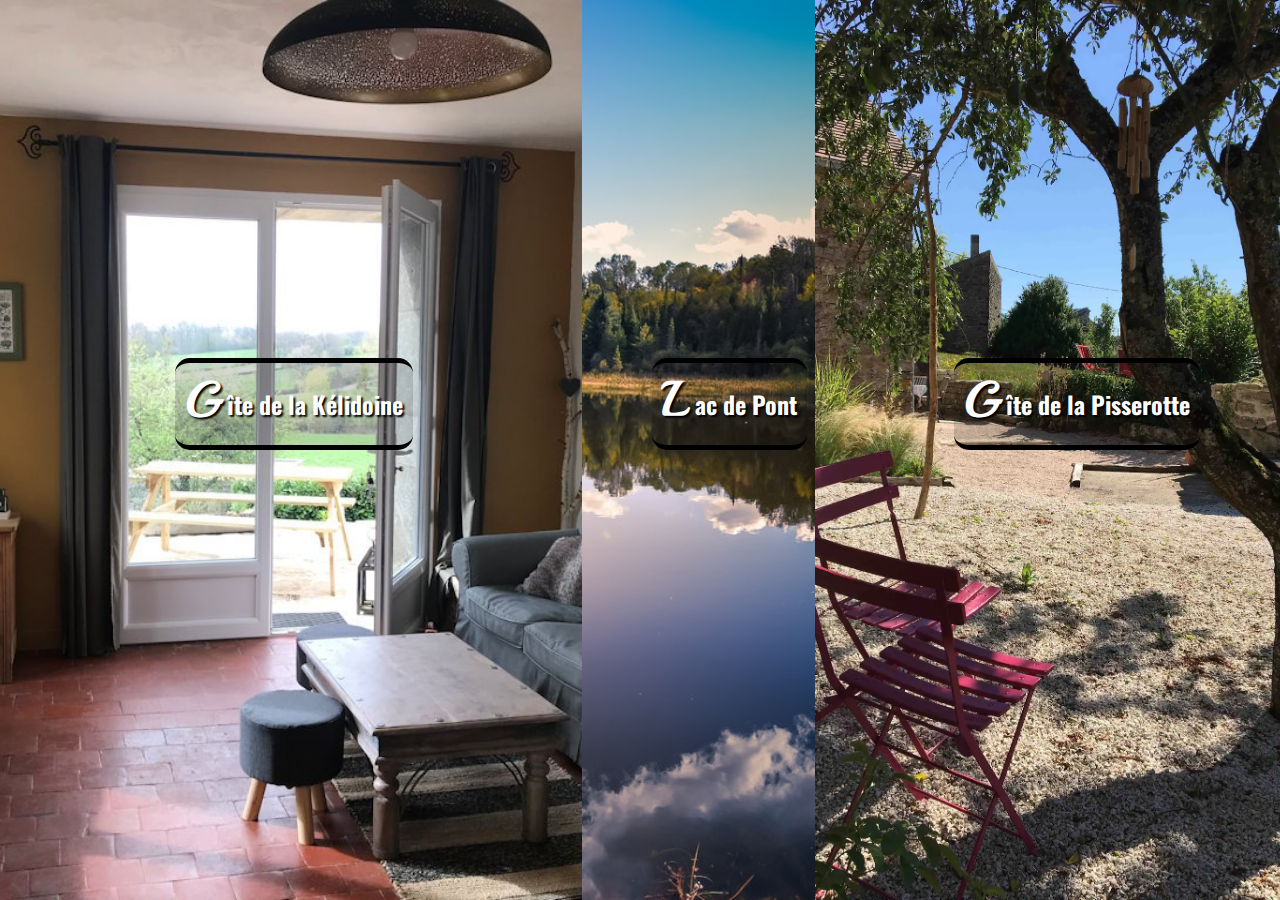
==== index.html @ b4dff557 "Création d'une base" ====
<!DOCTYPE html>
<html lang="fr">
    <head>
        <title>Les gites de montingy</title>
        <meta charset="utf-8" />
        <meta name="viewport" content="width=device-width, initial-scale=1.0" />
        <link rel="stylesheet" href="style.css" />
        <link rel="stylesheet" href="normalize.css" />
        <link rel="stylesheet" href="font/font.css" />
        <link rel="stylesheet" media="screen and (max-width: 1000px)" href="media-queries/media-1000max.css"/>
        <link rel="stylesheet" media="screen and (max-width: 650px)" href="media-queries/media-650max.css"/>
        <link rel="stylesheet" media="screen and (max-width: 500px)" href="media-queries/media-500max.css"/>
        <link rel="preconnect" href="https://fonts.googleapis.com">
        <link rel="preconnect" href="https://fonts.gstatic.com" crossorigin>
        <link href="https://fonts.googleapis.com/css2?family=Montserrat&family=Oswald&family=Playball&display=swap" rel="stylesheet">
    </head>

    <body>
        <section>
            <div class="flex">
                <div class="imgaccueil">
                    <h2>
                        Gîte de la Kélidoine
                    </h2>
                    <img class="imageaccueil1" src="img/chelidoine.jpg" alt="">
                </div>
                <div class="imgaccueil middle">
                    <h2>
                        Lac de Pont
                    </h2>
                    <img class="imageaccueil1" src="img/lacDePont.jpg" alt="">
                </div>
                <div class="imgaccueil">
                    <h2>
                        Gîte de la Pisserotte
                    </h2>
                    <img class="imageaccueil2" src="img/pisserotte.jpg" alt="">
                </div>
            </div>
        </section>
---- style.css ----
.flex{
    display: flex;
}

.imgaccueil{
    height: 100vh;
    transition: 0.3s;
    width: 40%;
    position: relative;
}

.imgaccueil:hover{
    width:50%;
}

.middle{
    width:20%;
}

.middle:hover{
    width:30%;
}

.flex h2{
    position: absolute;
    bottom: 50%;
    left:30%;
    color: white;
    text-shadow: black 2px 2px 2px;
    font-family: 'Oswald', sans-serif;
    border-top: solid black 5px;
    border-bottom: solid black 5px;
    border-radius: 15px;
    background: rgb(0,0,0,0.15);
    padding: 0 10px 10px 10px
}

.flex h2::first-letter{
    font-family: 'Playball', cursive;
    font-size: 2em;
    margin-right: 6px;
}
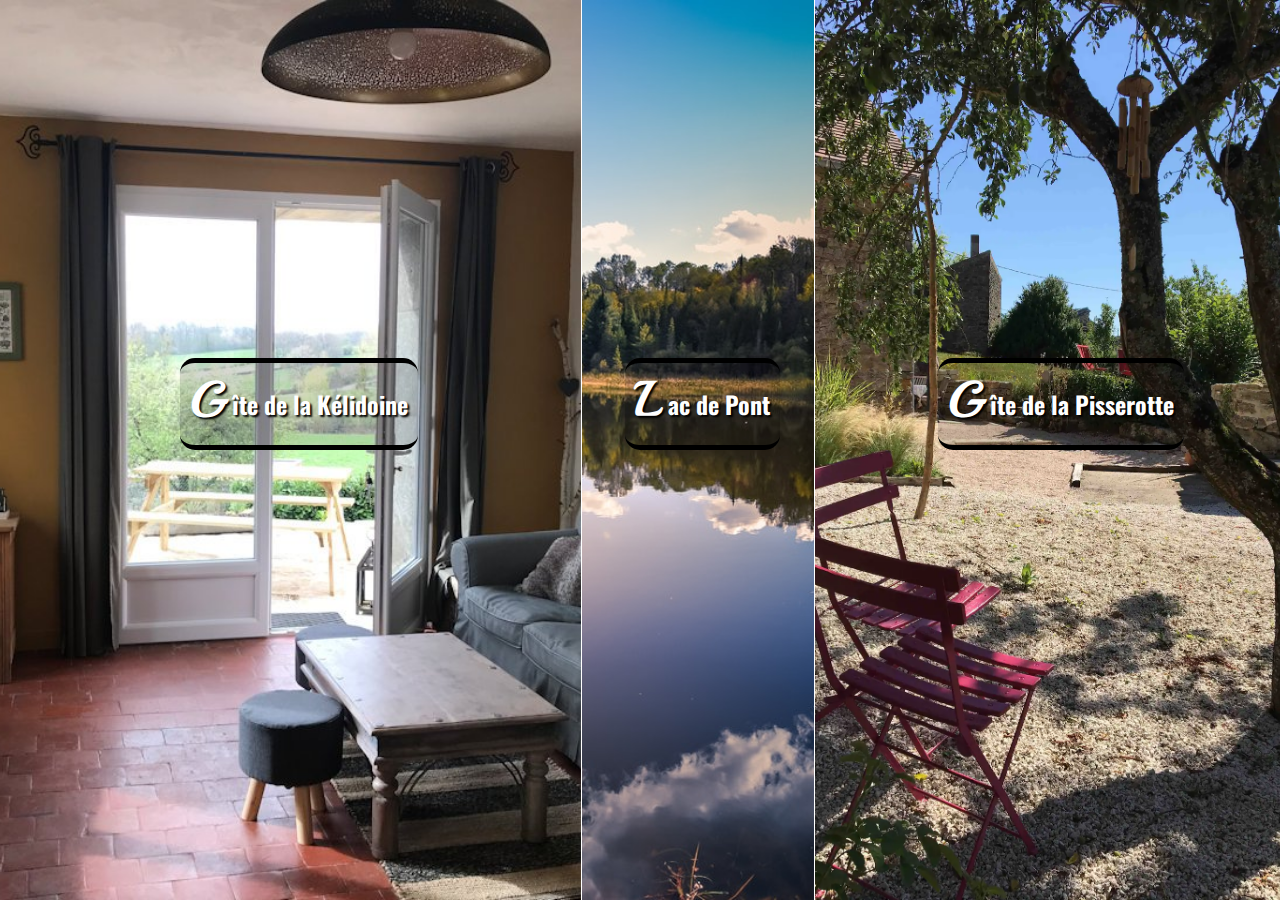
==== commit c8adaec8: "Terminer la navbarre" ====
--- a/index.html
+++ b/index.html
@@ -4,8 +4,8 @@
         <title>Les gites de montingy</title>
         <meta charset="utf-8" />
         <meta name="viewport" content="width=device-width, initial-scale=1.0" />
-        <link rel="stylesheet" href="style.css" />
-        <link rel="stylesheet" href="normalize.css" />
+        <link rel="stylesheet" href="css/style.css" />
+        <link rel="stylesheet" href="css/normalize.css" />
         <link rel="stylesheet" href="font/font.css" />
         <link rel="stylesheet" media="screen and (max-width: 1000px)" href="media-queries/media-1000max.css"/>
         <link rel="stylesheet" media="screen and (max-width: 650px)" href="media-queries/media-650max.css"/>
@@ -18,23 +18,25 @@
     <body>
         <section>
             <div class="flex">
-                <div class="imgaccueil">
+                <a href="pages/kelidoine.html" class="imgaccueil">
                     <h2>
                         Gîte de la Kélidoine
                     </h2>
-                    <img class="imageaccueil1" src="img/chelidoine.jpg" alt="">
-                </div>
-                <div class="imgaccueil middle">
+                    <img class="imageaccueil1" src="img/chelidoine.jpg" alt="photo du gite de Kélidoine">
+                </a>
+                <a href="pages/pont.html" class="imgaccueil middle">
                     <h2>
                         Lac de Pont
                     </h2>
-                    <img class="imageaccueil1" src="img/lacDePont.jpg" alt="">
-                </div>
-                <div class="imgaccueil">
+                    <img class="imageaccueil1" src="img/lacDePont.jpg" alt="photo du Lac de Pont">
+                </a>
+                <a href="pages/pisserotte.html" class="imgaccueil">
                     <h2>
                         Gîte de la Pisserotte
                     </h2>
-                    <img class="imageaccueil2" src="img/pisserotte.jpg" alt="">
-                </div>
+                    <img class="imageaccueil2" src="img/pisserotte.jpg" alt="photo du gite de la Pisserotte">
+                </a>
             </div>
-        </section>+        </section>
+    </body>
+</html>--- a/css/style.css
+++ b/css/style.css
@@ -0,0 +1,196 @@
+/* INDEX */
+
+.flex{
+    display: flex;
+}
+
+
+.imgaccueil{
+    height: 100vh;
+    transition: 0.3s;
+    width: 40%;
+    position: relative;
+}
+
+.imgaccueil:hover{
+    width:50%;
+}
+
+.middle{
+    width:20%;
+    margin: 0 1px;
+}
+
+.middle h2{
+
+    margin-left: -73px !important;
+}
+
+.middle:hover{
+    width:35%;
+}
+
+.flex h2{
+    position: absolute;
+    bottom: 50%;
+    left:50%;
+    margin-left: -110px;
+    color: white;
+    text-shadow: black 2px 2px 2px;
+    font-family: 'Oswald', sans-serif;
+    border-top: solid black 5px;
+    border-bottom: solid black 5px;
+    border-radius: 15px;
+    background: rgb(0,0,0,0.15);
+    padding: 0 10px 10px 10px;
+    object-position: 50% 50%;
+}
+
+.flex h2::first-letter{
+    font-family: 'Playball', cursive;
+    font-size: 2em;
+    margin-right: 6px;
+}
+
+/* PAGE 1 KELIDOINE */
+
+header{
+    position: fixed;
+    width: 100%;
+}
+
+nav{
+    display: flex;
+    justify-content: space-between;
+    padding: 120px 50px;
+    position: relative;
+    width: 100%;
+    
+}
+
+
+#logo{
+    margin:auto;
+    width: 250px;
+    border-radius: 60px;
+    position: absolute;
+    left: 50%;
+    margin-left: -125px;
+    z-index: 1;
+    cursor: pointer;
+}
+
+.navbarre{
+    height: 2px;
+    position: absolute;
+    width:1%;
+    top: 120px;
+    transition: 1s;
+    left: 49%;
+    transform-origin: center;
+}
+
+
+
+header:hover .navbarre{
+    transform: scaleX(80);
+}
+
+.navoptions {
+    opacity: 0;
+    position: absolute;
+    z-index: 99;
+    top: 40%;
+    font-family: 'Montserrat Alternates', sans-serif;
+    font-size: 0.9em;
+    transition: 0.2s;
+}
+
+
+.navoptions:first-of-type {
+    right: 40%;
+}
+
+.navoptions:nth-of-type(2) {  
+    left: 40%;
+}
+
+.navoptions:nth-of-type(3) {  
+    right: 30%;
+    top:55%;
+} 
+
+.navoptions:nth-of-type(4) {  
+    left: 30%;
+    top:55%;
+} 
+
+.navoptions:nth-of-type(5) {  
+    right: 20%;
+} 
+
+.navoptions:nth-of-type(6) {  
+    left: 20%;
+} 
+
+
+header:hover .X{
+animation: X 20s ease-in;
+}
+
+header:hover .Y{
+animation: Y 20s ease-in;
+}
+
+
+@keyframes X {
+
+    0% { 
+        opacity: 0;
+    }
+
+    2% { 
+        opacity: 1;
+        transform: translateX(-150%) scale(1.2);
+    }
+
+    85% {
+        opacity: 1;
+        transform: translateX(-150%) scale(1.2);
+    }
+
+    100% {
+        opacity: 1;
+        transform: translateX(-150%) scale(1.2);
+    }
+
+}
+
+@keyframes Y {
+
+    0% { 
+        opacity: 0;
+    }
+
+    2% { 
+        opacity: 1;
+        transform: translateX(150%) scale(1.1);
+    }
+
+    85% {
+        opacity: 1;
+        transform: translateX(150%) scale(1.1);
+    }
+
+    100% {
+        opacity: 1;
+        transform: translateX(150%) scale(1.1);
+    }
+
+}
+
+section{
+    height: 100vh;
+    width: 100%;
+}
+
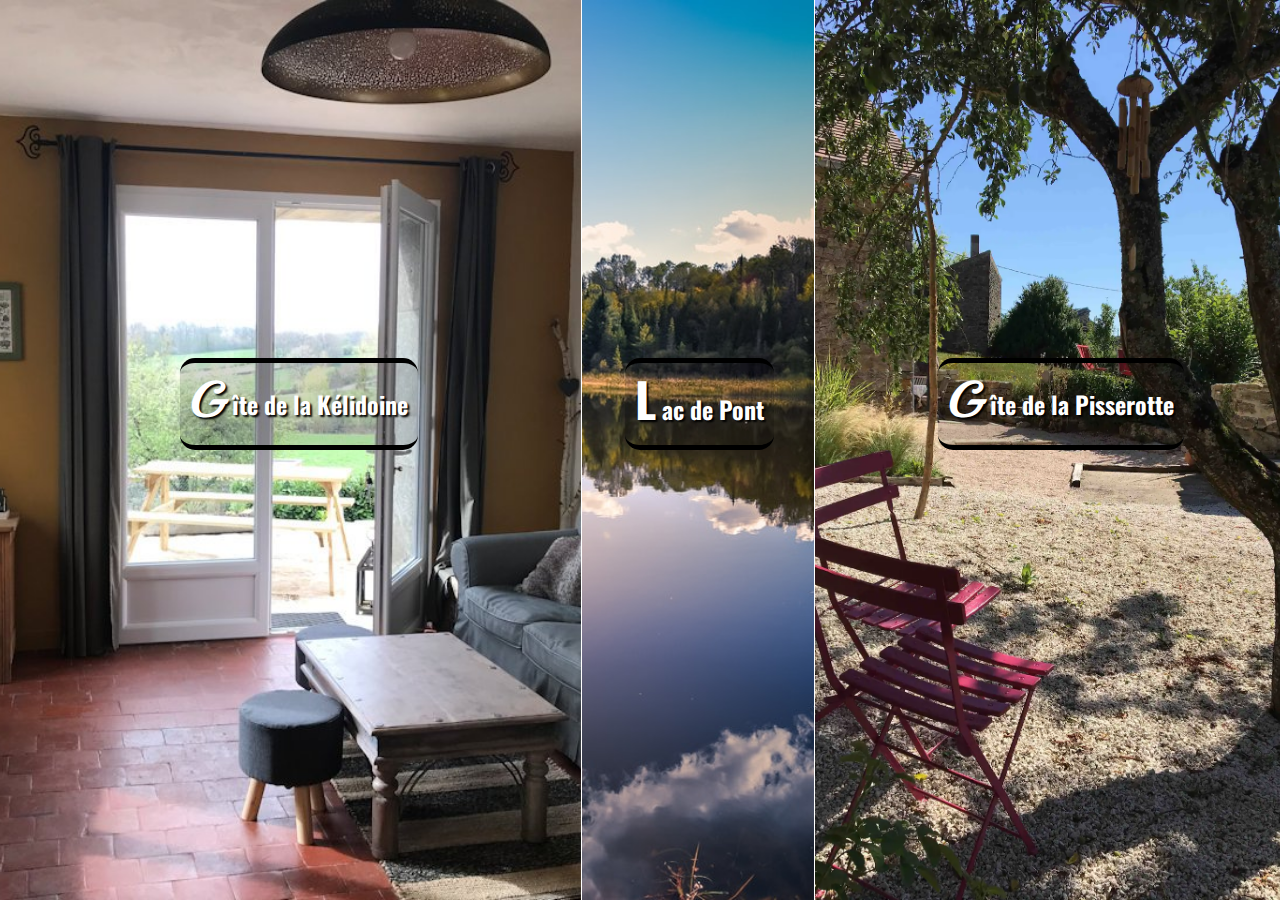
==== commit 52f885e4: "Ajout du footer, MAJ header" ====
--- a/index.html
+++ b/index.html
@@ -17,7 +17,7 @@
 
     <body>
         <section>
-            <div class="flex">
+            <div class="flex pages">
                 <a href="pages/kelidoine.html" class="imgaccueil">
                     <h2>
                         Gîte de la Kélidoine
--- a/css/style.css
+++ b/css/style.css
@@ -1,7 +1,16 @@
 /* INDEX */
+
+* {
+    font-family: 'Oswald', sans-serif;
+}
 
 .flex{
     display: flex;
+}
+
+section{
+    height: 100vh;
+    width: 100%;
 }
 
 
@@ -30,7 +39,7 @@
     width:35%;
 }
 
-.flex h2{
+.pages h2{
     position: absolute;
     bottom: 50%;
     left:50%;
@@ -46,151 +55,176 @@
     object-position: 50% 50%;
 }
 
-.flex h2::first-letter{
+.pages h2::first-letter{
     font-family: 'Playball', cursive;
     font-size: 2em;
     margin-right: 6px;
 }
 
-/* PAGE 1 KELIDOINE */
+.pages a:nth-of-type(2) h2::first-letter{
+    font-family: 'Oswald', sans-serif;
+}
+
 
 header{
     position: fixed;
     width: 100%;
+    background: no-repeat 25% 65% / cover url("../img/sunset.jpg");
+
+
+
+filter: drop-shadow(16px 16px 20px #fed482);
+
+    
 }
 
 nav{
-    display: flex;
-    justify-content: space-between;
-    padding: 120px 50px;
+    margin:auto;
+    width: 100%;
     position: relative;
-    width: 100%;
-    
-}
-
-
-#logo{
-    margin:auto;
-    width: 250px;
-    border-radius: 60px;
-    position: absolute;
-    left: 50%;
-    margin-left: -125px;
     z-index: 1;
     cursor: pointer;
 }
 
+#logo img{
+    width: 250px;
+    margin: auto;
+    border-radius: 60px;
+}
+
 .navbarre{
-    height: 2px;
-    position: absolute;
-    width:1%;
-    top: 120px;
+    height: 1.5px;
+    position: absolute;
+    width:0%;
+    top: 50%;
     transition: 1s;
-    left: 49%;
-    transform-origin: center;
-}
-
-
+}
+
+.navbarre:first-of-type{
+    right:50%;
+    margin-right: 125px;
+}
+
+.navbarre:last-of-type{
+    left: 50%;
+    margin-left: 125px;
+}
 
 header:hover .navbarre{
-    transform: scaleX(80);
+    width: calc(50% - 125px);
+}
+
+header:hover .navoptions{
+    opacity: 1;
 }
 
 .navoptions {
     opacity: 0;
     position: absolute;
     z-index: 99;
-    top: 40%;
     font-family: 'Montserrat Alternates', sans-serif;
-    font-size: 0.9em;
+    -webkit-text-stroke: 0.1px black;
+    text-shadow: black 0px 0px 2px;
+    font-size: 1em;
     transition: 0.2s;
 }
 
 
-.navoptions:first-of-type {
+.navbarre:first-of-type .navoptions:nth-child(2n+1),
+.navbarre:last-of-type .navoptions:nth-child(2n+1)
+ {
+    top: -30px;
+}
+
+.navbarre:first-of-type .navoptions:nth-child(2n),
+.navbarre:last-of-type .navoptions:nth-child(2n)
+ {
+    bottom: -30px;
+}
+
+
+/* BARRE GAUCHE */
+
+.navbarre:first-of-type .navoptions:first-of-type{
+    right: 15%;
+}
+
+.navbarre:first-of-type .navoptions:nth-of-type(2){
     right: 40%;
 }
 
-.navoptions:nth-of-type(2) {  
+.navbarre:first-of-type .navoptions:last-of-type{
+    right: 70%;
+}
+
+/* BARRE DROITE */
+
+.navbarre:last-of-type .navoptions:first-of-type{
+    left: 15%;
+}
+
+.navbarre:last-of-type .navoptions:nth-of-type(2){
     left: 40%;
 }
 
-.navoptions:nth-of-type(3) {  
-    right: 30%;
-    top:55%;
-} 
-
-.navoptions:nth-of-type(4) {  
-    left: 30%;
-    top:55%;
-} 
-
-.navoptions:nth-of-type(5) {  
-    right: 20%;
-} 
-
-.navoptions:nth-of-type(6) {  
-    left: 20%;
-} 
-
-
-header:hover .X{
-animation: X 20s ease-in;
-}
-
-header:hover .Y{
-animation: Y 20s ease-in;
-}
-
-
-@keyframes X {
-
-    0% { 
-        opacity: 0;
-    }
-
-    2% { 
-        opacity: 1;
-        transform: translateX(-150%) scale(1.2);
-    }
-
-    85% {
-        opacity: 1;
-        transform: translateX(-150%) scale(1.2);
-    }
-
-    100% {
-        opacity: 1;
-        transform: translateX(-150%) scale(1.2);
-    }
-
-}
-
-@keyframes Y {
-
-    0% { 
-        opacity: 0;
-    }
-
-    2% { 
-        opacity: 1;
-        transform: translateX(150%) scale(1.1);
-    }
-
-    85% {
-        opacity: 1;
-        transform: translateX(150%) scale(1.1);
-    }
-
-    100% {
-        opacity: 1;
-        transform: translateX(150%) scale(1.1);
-    }
-
-}
-
-section{
-    height: 100vh;
-    width: 100%;
-}
-
+.navbarre:last-of-type .navoptions:last-of-type{
+    left: 70%;
+}
+
+footer{
+    text-align: center;
+    margin: auto;
+    flex-direction: column;
+    background-color: #121212;
+    color: silver;
+    padding: 0 70px;
+    letter-spacing: 0.5px;
+}
+
+footer h2, footer p{
+    margin: 30px 0;
+    position: relative;
+}
+
+footer h2::after{
+    content: "";
+    background-color: silver;
+    height: 1px;
+    width: 100px;
+    position: absolute;
+    bottom: -15px;
+    left: 50%;
+    margin-left: -50px;
+
+}
+
+.menu li{
+    margin-right: 20px;
+}
+
+.menu{
+    margin: auto;
+}
+
+footer a{
+    color: silver;
+}
+
+.reseaux{
+    display: flex;
+    margin:  20px auto 0 auto;
+}
+
+.reseaux li {
+    width: 50px;
+    margin-right: 10px;
+    transition: 0.2s;
+}
+
+.reseaux li:hover{
+    transform: scale(1.1);
+}
+
+
+
+
